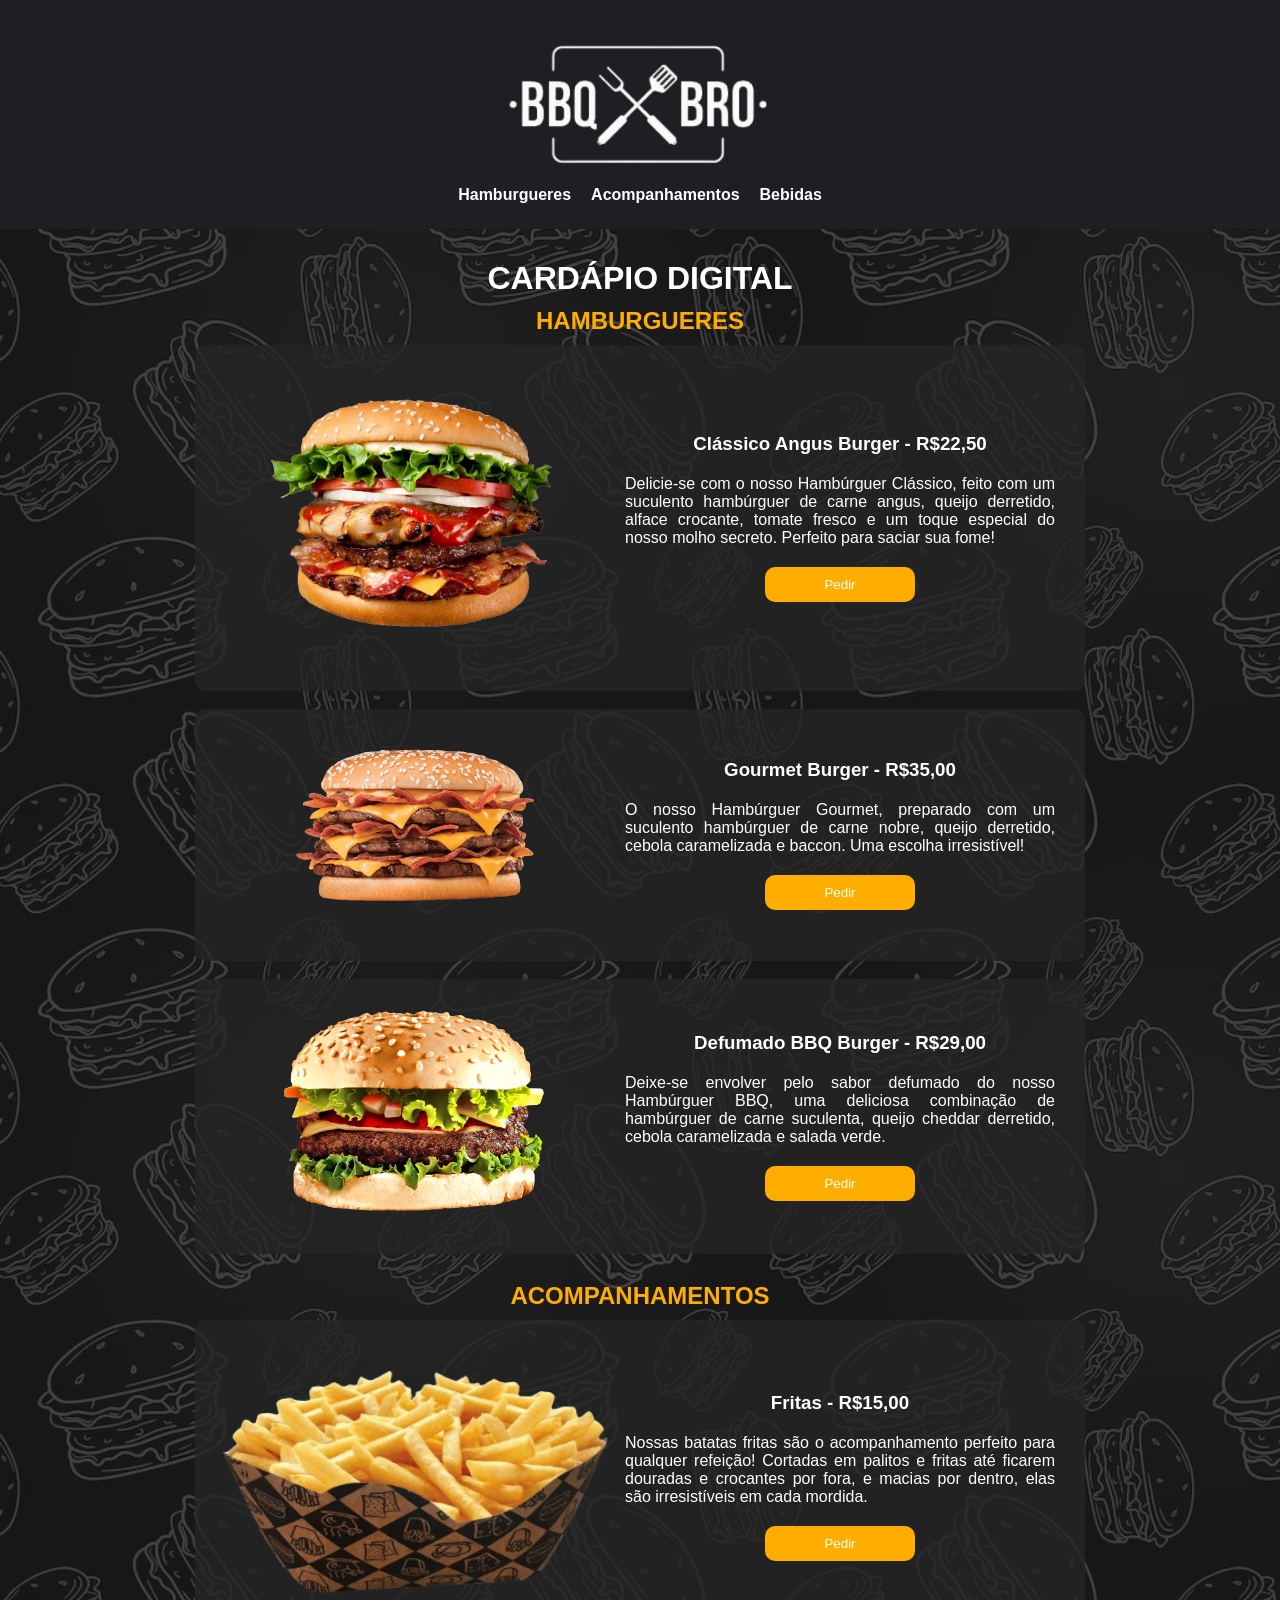
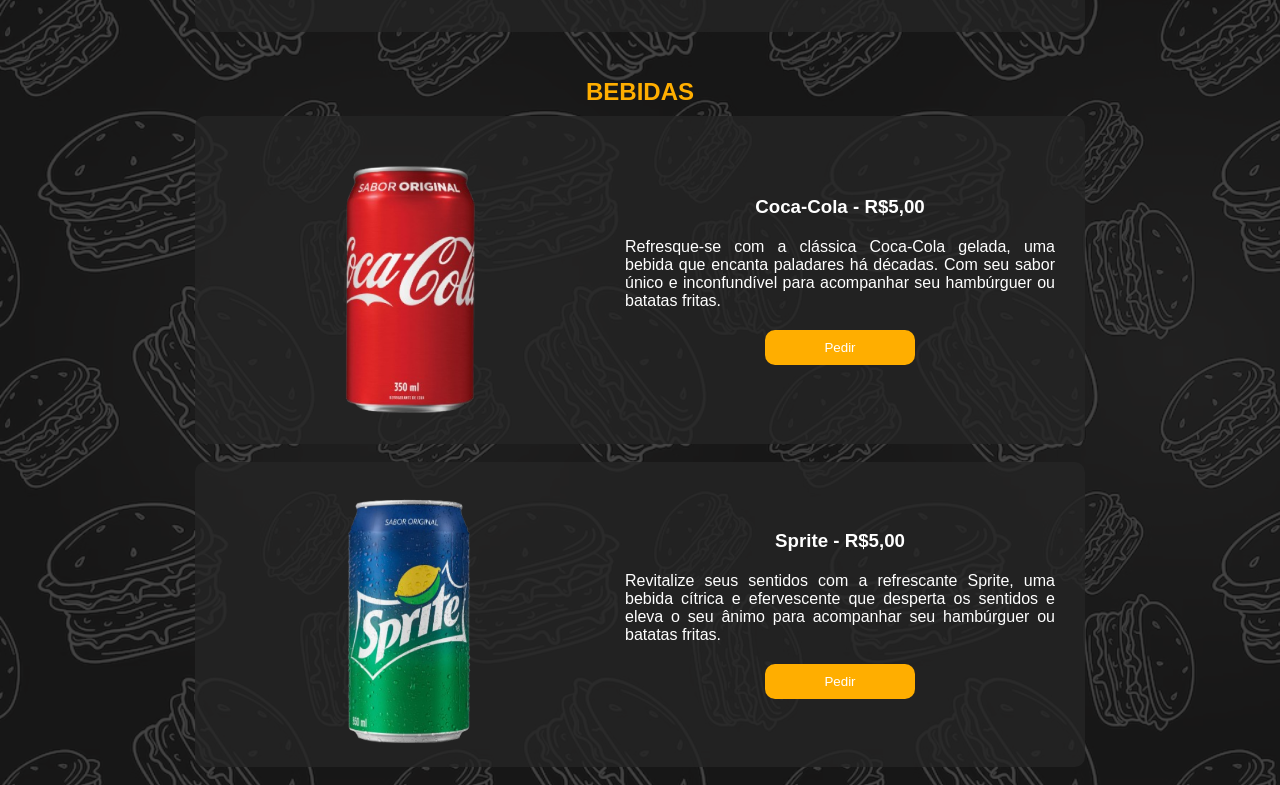
==== index.html @ 09c18578 "altera o header para fixo e ajusta conteudo principal com uma div semântica" ====
<!DOCTYPE html>
<html lang="pt-br">

<head>
    <meta charset="UTF-8">
    <meta http-equiv="X-UA-Compatible" content="IE=edge">
    <meta name="viewport" content="width=device-width, initial-scale=1.0">
    <link rel="stylesheet" href="style.css">

    <title>RS-Burger</title>
</head>

<body>

    <header>
        <img class="logo" src="imagens/logo.png" alt="Logo">
        <nav>
            <ul>
                <li><a href="#burguer">Hamburgueres</a></li>
                <li><a href="#acompanhamentos">Acompanhamentos</a></li>
                <li><a href="#bebidas">Bebidas</a></li>
            </ul>
        </nav>
    </header>

    <main>
    <h1>CARDÁPIO DIGITAL</h1>
    <h2 id="burguer">HAMBURGUERES</h2>

    <div class="boxProduto">
        <div class="boxImg">  
            <img src="imagens/burger01.png">   
        </div>
        <div class="boxTexto">
            <h3>Clássico Angus Burger - R$22,50</h3>
            <p>
                Delicie-se com o nosso Hambúrguer Clássico, feito com um suculento hambúrguer de carne angus, queijo derretido, alface crocante, tomate fresco e um toque especial do nosso molho secreto. Perfeito para saciar sua fome!
            </p>
            <button class="btn">Pedir</button>
        </div>
    </div>
    <br>
    <div class="boxProduto">
        <div class="boxImg">  
            <img src="imagens/burger02.png">   
        </div>
        <div class="boxTexto">
            <h3>Gourmet Burger - R$35,00</h3>
            <p>
                O nosso Hambúrguer Gourmet, preparado com um suculento hambúrguer de carne nobre, queijo derretido, cebola caramelizada e baccon. Uma escolha irresistível!
            </p>
            <button class="btn">Pedir</button>
        </div>
    </div>
    <br>
    <div class="boxProduto">
        <div class="boxImg">  
            <img src="imagens/burger03.png">   
        </div>
        <div class="boxTexto">
            <h3>Defumado BBQ Burger - R$29,00</h3>
            <p>
                Deixe-se envolver pelo sabor defumado do nosso Hambúrguer BBQ, uma deliciosa combinação de hambúrguer de carne suculenta, queijo cheddar derretido, cebola caramelizada e salada verde.
            </p>
            <button class="btn">Pedir</button>
        </div>
    </div>
    <br>
 
    <h2 id="acompanhamentos">ACOMPANHAMENTOS  </h2>
    <div class="boxProduto">
        <div class="boxImg">  
            <img src="imagens/acomp01.png">   
        </div>
        <div class="boxTexto">
            <h3> Fritas - R$15,00</h3>
            <p>
                Nossas batatas fritas são o acompanhamento perfeito para qualquer refeição! Cortadas em palitos e fritas até ficarem douradas e crocantes por fora, e macias por dentro, elas são irresistíveis em cada mordida. 
            </p>
            <button class="btn">Pedir</button>
        </div>
    </div>
    <br>
    <br>
    <h2 id="bebidas">BEBIDAS</h2>
    <div class="boxProduto">
        <div class="boxImg boxBebida">  
            <img src="imagens/bebida01.png">   
        </div>
        <div class="boxTexto boxBebida">
            <h3>Coca-Cola - R$5,00</h3>
            <p>
                Refresque-se com a clássica Coca-Cola gelada, uma bebida que encanta paladares há décadas. Com seu sabor único e inconfundível para acompanhar seu hambúrguer ou batatas fritas.
            </p>
            <button class="btn">Pedir</button>
        </div>
    </div>
    <br>
    <div class="boxProduto">
        <div class="boxImg">  
            <img src="imagens/bebida02.png">   
        </div>
        <div class="boxTexto">
            <h3>Sprite - R$5,00</h3>
            <p>
                Revitalize seus sentidos com a refrescante Sprite, uma bebida cítrica e efervescente que desperta os sentidos e eleva o seu ânimo para acompanhar seu hambúrguer ou batatas fritas. 
            </p>
            <button class="btn">Pedir</button>
        </div>
    </div>
    <br>

    </main>
  
</body>

</html>
---- style.css ----
/*@import url('https://fonts.googleapis.com/css2?family=Orbitron:wght@400..900&display=swap');*/

*{
    padding: 0;
    margin:0;
    box-sizing: border-box;
    font-family: sans-serif;
}

:root{
    --nome-variavel: 'valor';
    --corBox:rgba(37, 37, 37, 0.8);
    --corBarraNavegacao:rgb(30, 31, 34);
    --subTituloEbotoes: rgb(255, 174, 0);
    --texto: white;    
}

body{
    background-image: url('imagens/bg.png');
    text-align: center;
    color: var(--texto);
    display: flex;
    flex-direction: column;
    align-items: center;
}

header{
    position: fixed;           
    background-color: var(--corBarraNavegacao);
    text-align: center;
    padding: 25px;
    display: flex;
    flex-direction: column;
    align-items: center;
    justify-content: center;
    width: 100%;
    
}

main{
    position: relative;
    top: 250px;
    z-index: -1;
}

nav ul{
    display: flex;  
}

nav ul li{
    list-style: none;
    margin: 0 10px;
}

a{
    text-decoration: none;
    color: var(--texto);
    font-weight: bolder;
    
}

.boxProduto{
    max-width: 890px;
    background-color: var(--corBox);
    border-radius: 10px;
    display: flex;
    flex-wrap: wrap;
    align-items: center;
    justify-content: space-evenly;
    padding: 20px;
}

.boxImg img{
    width: 400px;
}

.boxTexto{
    display: flex;
    flex-direction: column;
    align-items: center;
    justify-content: center;
    max-width: 450px;
}

h1, h2, h3, p, button{
    margin: 10px;
}

h2{
    color: var(--subTituloEbotoes);
}

.btn{
    width: 150px;
    padding: 10px;
    background-color: var(--subTituloEbotoes);
    border: none;
    border-radius: 10px;
    color: var(--texto);
}

p{
    text-align: justify;
}
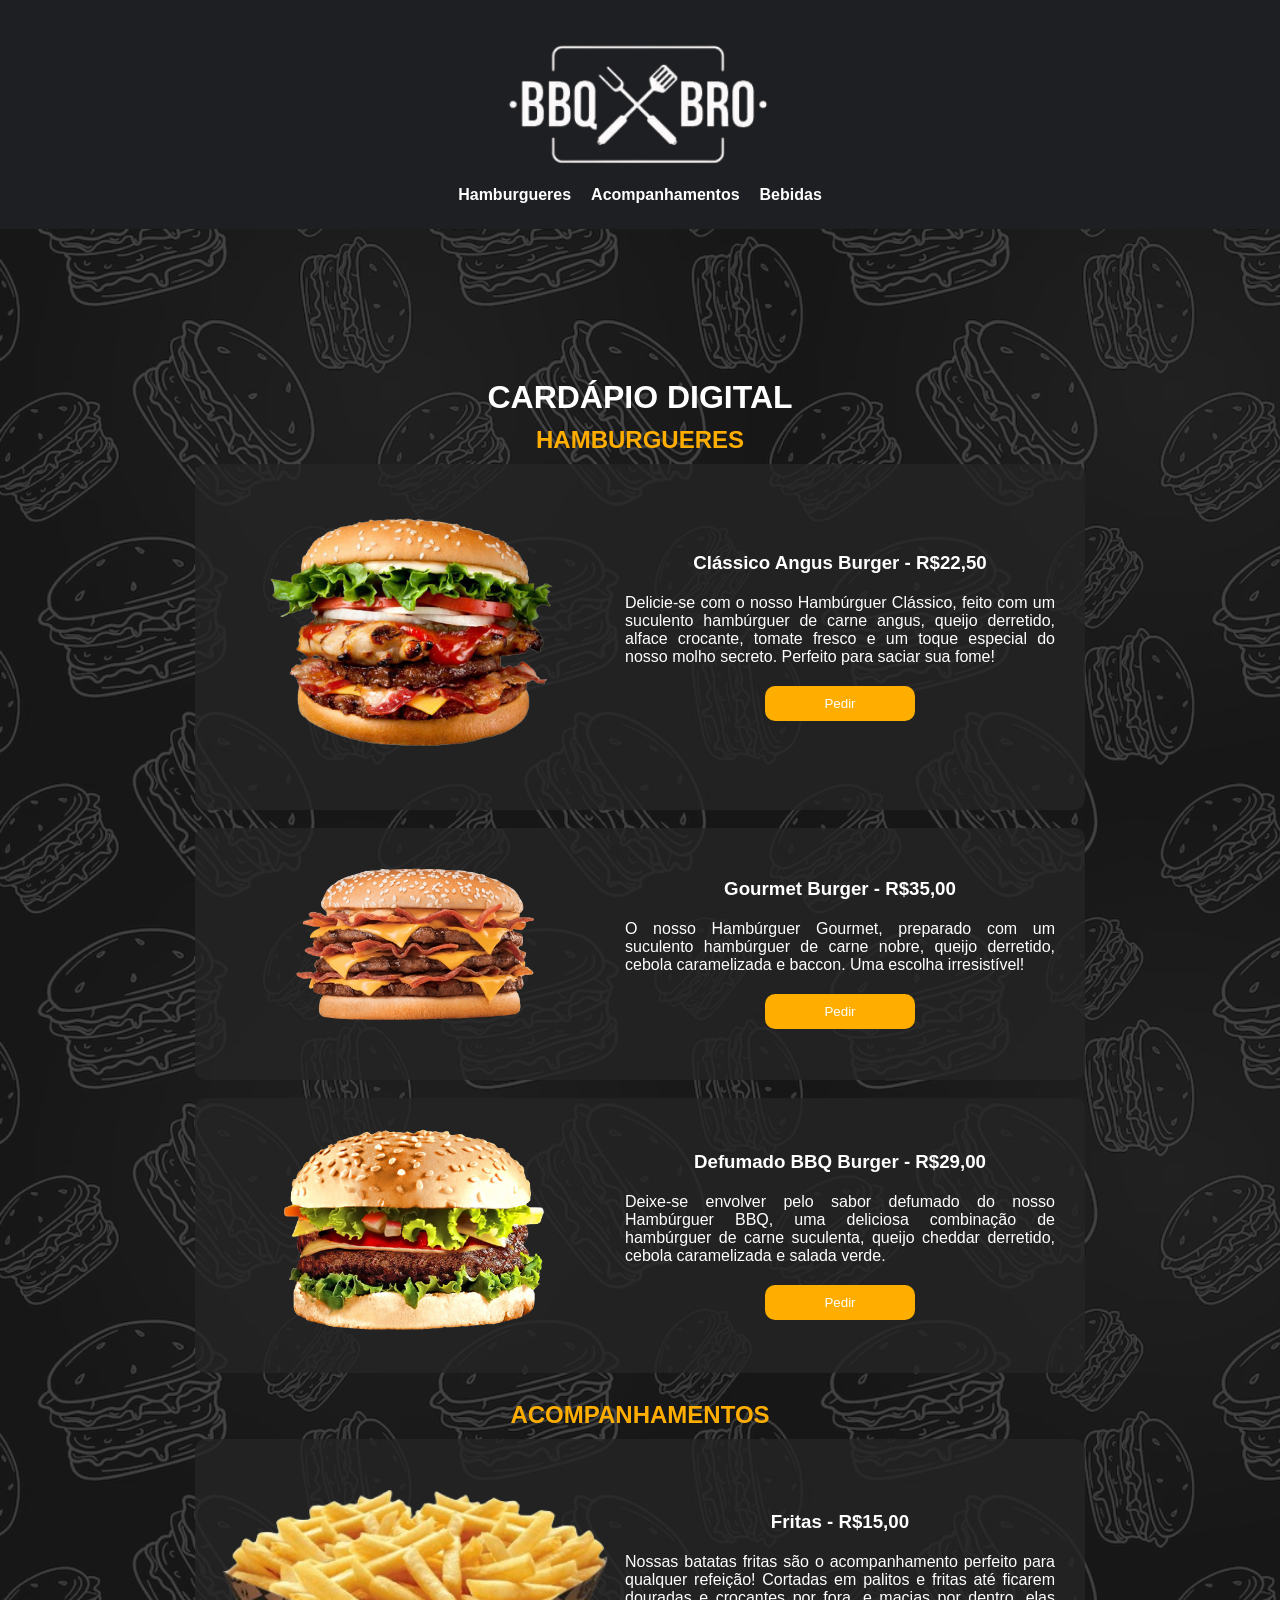
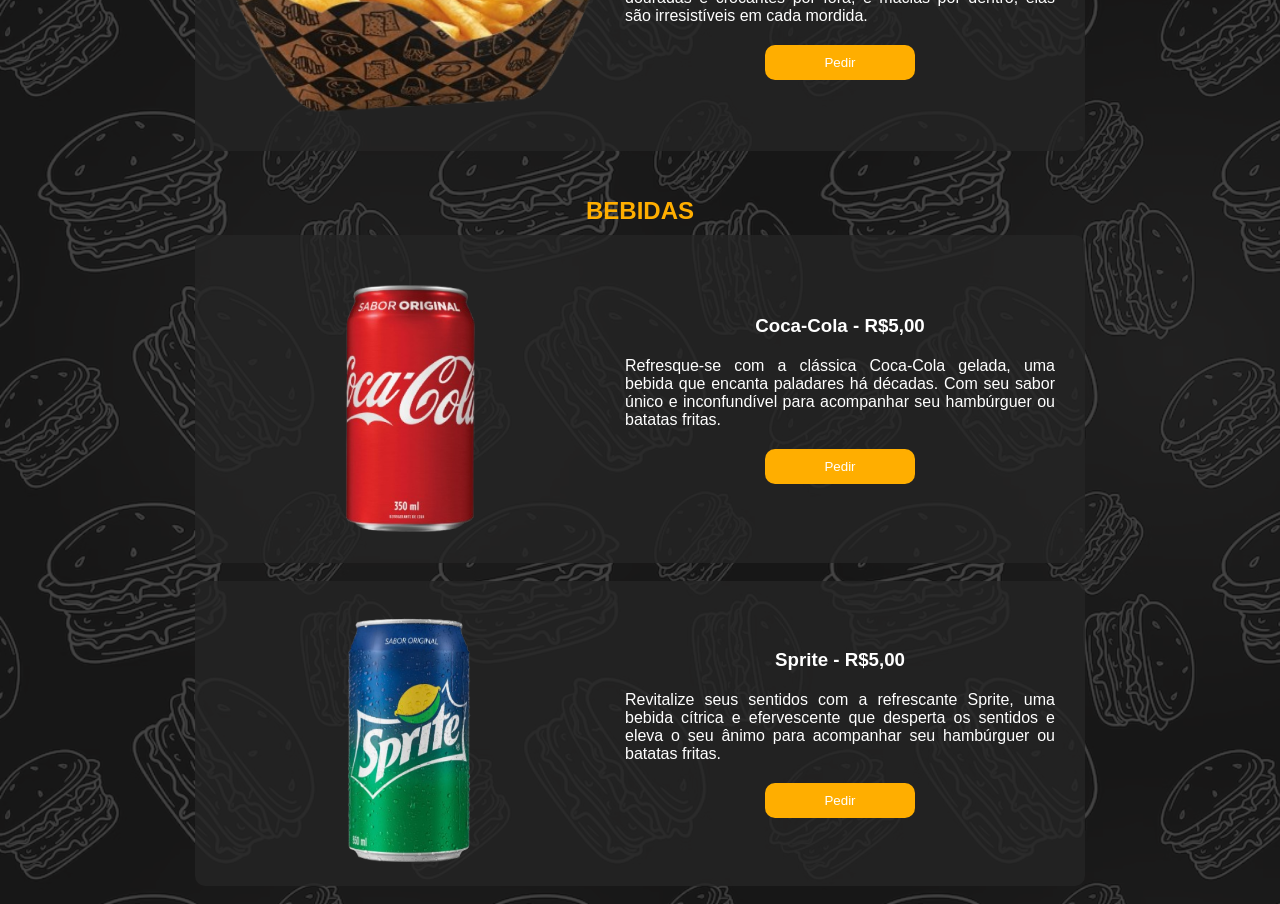
==== commit f55de51b: "adiciona a div corousel do bootstrap, cru" ====
--- a/index.html
+++ b/index.html
@@ -6,7 +6,7 @@
     <meta http-equiv="X-UA-Compatible" content="IE=edge">
     <meta name="viewport" content="width=device-width, initial-scale=1.0">
     <link rel="stylesheet" href="style.css">
-
+    <link href="https://cdn.jsdelivr.net/npm/bootstrap@6.0.0-alpha.1/dist/css/bootstrap.min.css" rel="stylesheet" integrity="sha384-B/GM4XqrwHnWXNOWMbloTmrYXZg10cakYGmpfsR/bbzQ6JAJI4ihuyADKLnBgrCe" crossorigin="anonymous">
     <title>RS-Burger</title>
 </head>
 
@@ -22,6 +22,43 @@
             </ul>
         </nav>
     </header>
+
+    <div>
+        <div id="carouselExampleAutoplaying" class="carousel slide" data-bs-autoplay="true">
+  <div class="carousel-inner">
+    <div class="carousel-item active">
+      <img src="..." class="d-block w-100 rounded-5" alt="...">
+    </div>
+    <div class="carousel-item">
+      <img src="..." class="d-block w-100 rounded-5" alt="...">
+    </div>
+    <div class="carousel-item">
+      <img src="..." class="d-block w-100 rounded-5" alt="...">
+    </div>
+  </div>
+  <div class="d-flex justify-content-between align-items-center">
+    <div class="carousel-indicators">
+      <button type="button" data-bs-target="#carouselExampleAutoplaying" data-bs-slide-to="0" class="active" aria-current="true" aria-label="Slide 1"></button>
+      <button type="button" data-bs-target="#carouselExampleAutoplaying" data-bs-slide-to="1" aria-label="Slide 2"></button>
+      <button type="button" data-bs-target="#carouselExampleAutoplaying" data-bs-slide-to="2" aria-label="Slide 3"></button>
+    </div>
+    <div>
+      <button class="btn-icon btn-sm carousel-control-play-pause" type="button" data-bs-target="#carouselExampleAutoplaying" aria-label="Pause" data-bs-pause-label="Pause" data-bs-play-label="Play">
+        <span class="carousel-icon-pause" aria-hidden="true"></span>
+        <span class="carousel-icon-play" aria-hidden="true"></span>
+      </button>
+      <button class="btn-icon btn-sm" type="button" data-bs-target="#carouselExampleAutoplaying" data-bs-slide="prev">
+        <span class="carousel-icon-prev" aria-hidden="true"></span>
+        <span class="visually-hidden">Previous</span>
+      </button>
+      <button class="btn-icon btn-sm" type="button" data-bs-target="#carouselExampleAutoplaying" data-bs-slide="next">
+        <span class="carousel-icon-next" aria-hidden="true"></span>
+        <span class="visually-hidden">Next</span>
+      </button>
+    </div>
+  </div>
+</div>
+    </div>
 
     <main>
     <h1>CARDÁPIO DIGITAL</h1>
@@ -111,7 +148,7 @@
     <br>
 
     </main>
-  
+<script type="module" src="https://cdn.jsdelivr.net/npm/bootstrap@6.0.0-alpha.1/dist/js/bootstrap.bundle.min.js" integrity="sha384-1a/pXj49ZQ1aHEmrJ+gMw1otqoVsYwlEnlD8mIfY2TV03r20Y0CN7uqx1tQogjPL" crossorigin="anonymous"></script>
 </body>
 
 </html>
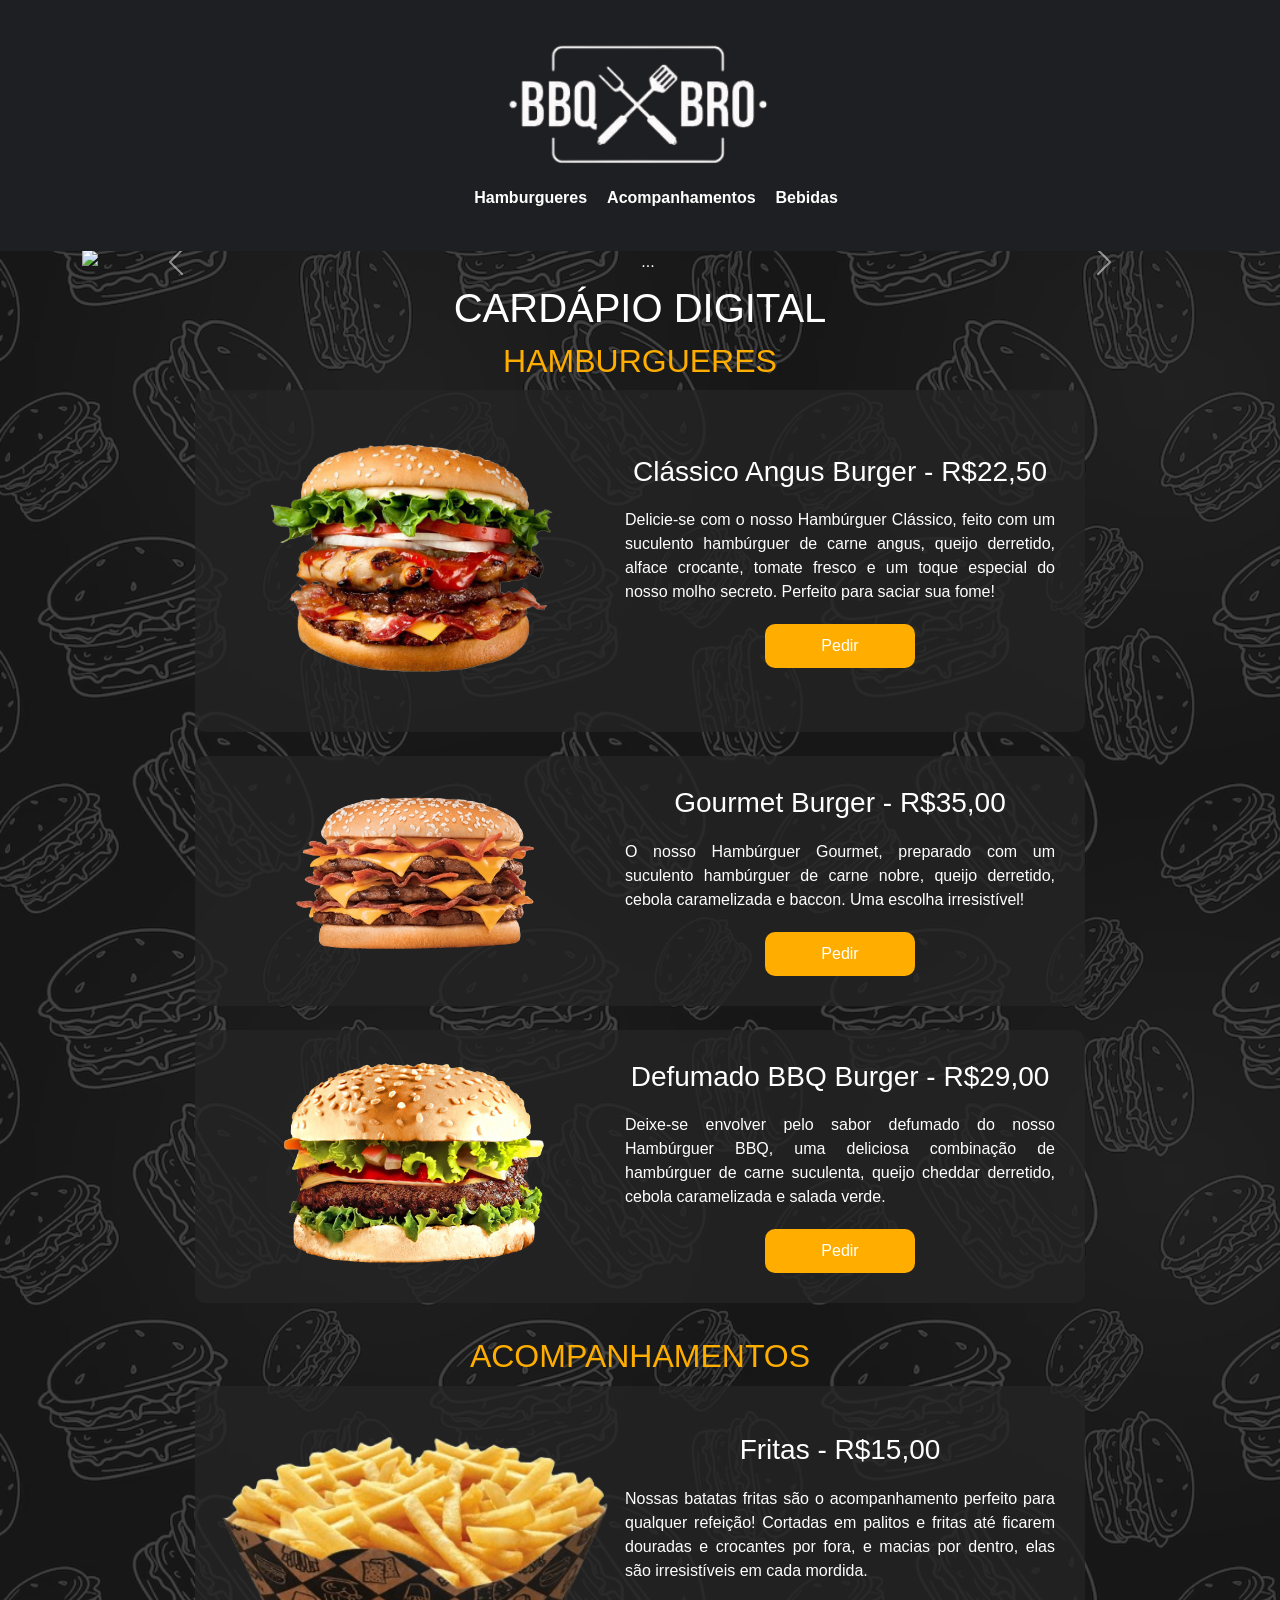
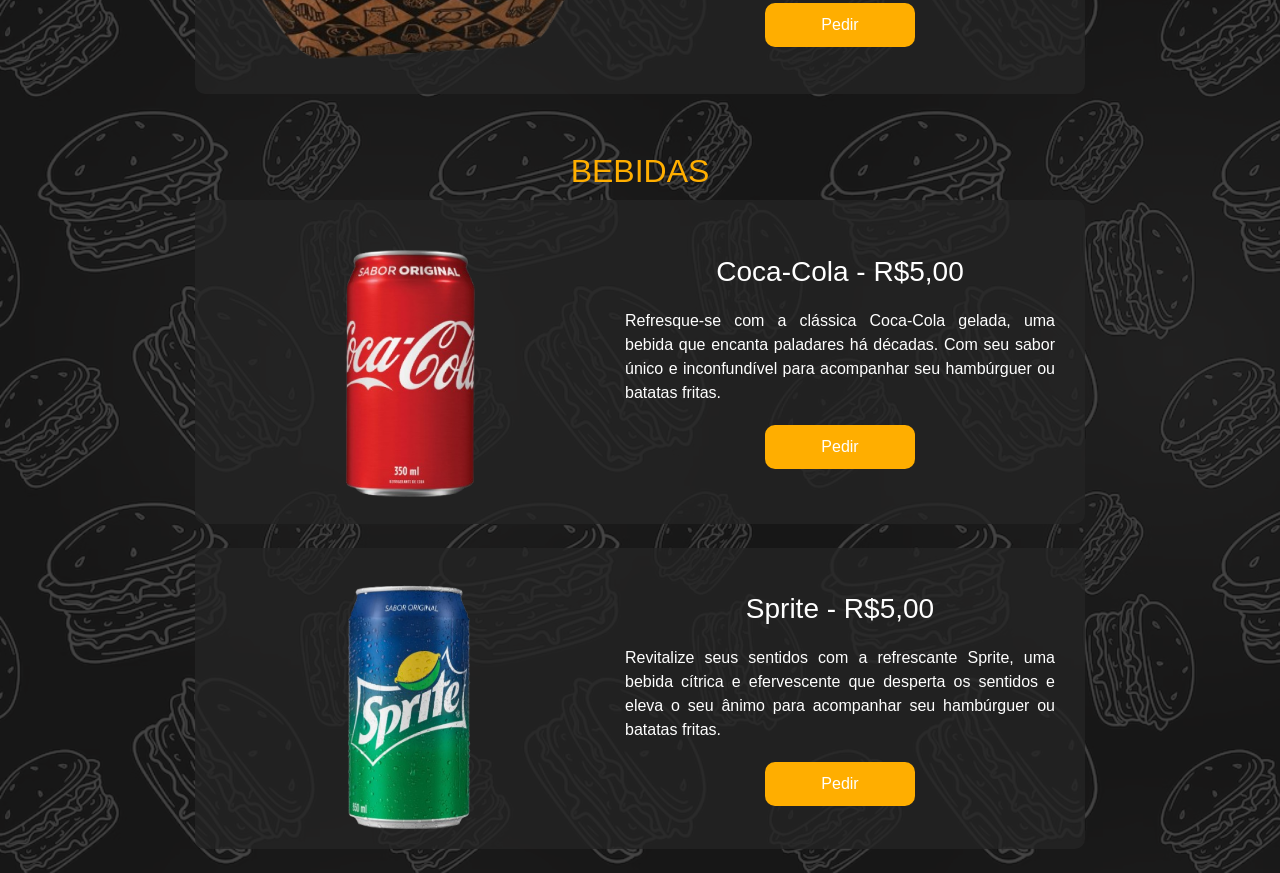
==== commit 87a8f3d8: "inclusão do carrossel" ====
--- a/index.html
+++ b/index.html
@@ -5,8 +5,8 @@
     <meta charset="UTF-8">
     <meta http-equiv="X-UA-Compatible" content="IE=edge">
     <meta name="viewport" content="width=device-width, initial-scale=1.0">
+    <link href="https://cdn.jsdelivr.net/npm/bootstrap@5.3.3/dist/css/bootstrap.min.css" rel="stylesheet">
     <link rel="stylesheet" href="style.css">
-    <link href="https://cdn.jsdelivr.net/npm/bootstrap@6.0.0-alpha.1/dist/css/bootstrap.min.css" rel="stylesheet" integrity="sha384-B/GM4XqrwHnWXNOWMbloTmrYXZg10cakYGmpfsR/bbzQ6JAJI4ihuyADKLnBgrCe" crossorigin="anonymous">
     <title>RS-Burger</title>
 </head>
 
@@ -22,45 +22,47 @@
             </ul>
         </nav>
     </header>
-
-    <div>
-        <div id="carouselExampleAutoplaying" class="carousel slide" data-bs-autoplay="true">
+    <!-- https://placehold.co/600x400?text=Hello\nWorld -->
+    <div class="container relativa">
+        <div id="carouselExampleIndicators" class="carousel slide">
+  <div class="carousel-indicators">
+    <button type="button" data-bs-target="#carouselExampleIndicators" data-bs-slide-to="0" class="active" aria-current="true" aria-label="Slide 1"></button>
+    <button type="button" data-bs-target="#carouselExampleIndicators" data-bs-slide-to="1" aria-label="Slide 2"></button>
+    <button type="button" data-bs-target="#carouselExampleIndicators" data-bs-slide-to="2" aria-label="Slide 3"></button>
+    <button type="button" data-bs-target="#carouselExampleIndicators" data-bs-slide-to="3" aria-label="Slide 4"></button>
+    <button type="button" data-bs-target="#carouselExampleIndicators" data-bs-slide-to="4" aria-label="Slide 5"></button>
+  </div>
   <div class="carousel-inner">
     <div class="carousel-item active">
-      <img src="..." class="d-block w-100 rounded-5" alt="...">
+      <img src="https://placehold.co/600x400/red/ffffff?text=Hello World" class="d-block w-100" alt="...">
     </div>
     <div class="carousel-item">
-      <img src="..." class="d-block w-100 rounded-5" alt="...">
+      <img src="https://placehold.co/600x400/blue/ffffff?text=Hello World" class="d-block w-100" alt="...">
     </div>
     <div class="carousel-item">
-      <img src="..." class="d-block w-100 rounded-5" alt="...">
+      <img src="https://placehold.co/600x400/yellow/ffffff?text=Hello World" class="d-block w-100" alt="...">
+    </div>
+    <div class="carousel-item">
+      <img src="https://placehold.co/600x400/black/ffffff?text=Hello World" class="d-block w-100" alt="...">
+    </div>
+    <div class="carousel-item">
+      <img src="https://placehold.co/600x400/green/ffffff?text=Hello World" class="d-block w-100" alt="...">
     </div>
   </div>
-  <div class="d-flex justify-content-between align-items-center">
-    <div class="carousel-indicators">
-      <button type="button" data-bs-target="#carouselExampleAutoplaying" data-bs-slide-to="0" class="active" aria-current="true" aria-label="Slide 1"></button>
-      <button type="button" data-bs-target="#carouselExampleAutoplaying" data-bs-slide-to="1" aria-label="Slide 2"></button>
-      <button type="button" data-bs-target="#carouselExampleAutoplaying" data-bs-slide-to="2" aria-label="Slide 3"></button>
-    </div>
-    <div>
-      <button class="btn-icon btn-sm carousel-control-play-pause" type="button" data-bs-target="#carouselExampleAutoplaying" aria-label="Pause" data-bs-pause-label="Pause" data-bs-play-label="Play">
-        <span class="carousel-icon-pause" aria-hidden="true"></span>
-        <span class="carousel-icon-play" aria-hidden="true"></span>
-      </button>
-      <button class="btn-icon btn-sm" type="button" data-bs-target="#carouselExampleAutoplaying" data-bs-slide="prev">
-        <span class="carousel-icon-prev" aria-hidden="true"></span>
-        <span class="visually-hidden">Previous</span>
-      </button>
-      <button class="btn-icon btn-sm" type="button" data-bs-target="#carouselExampleAutoplaying" data-bs-slide="next">
-        <span class="carousel-icon-next" aria-hidden="true"></span>
-        <span class="visually-hidden">Next</span>
-      </button>
-    </div>
-  </div>
+
+  <button class="carousel-control-prev" type="button" data-bs-target="#carouselExampleIndicators" data-bs-slide="prev">
+    <span class="carousel-control-prev-icon" aria-hidden="true"></span>
+    <span class="visually-hidden">Previous</span>
+  </button>
+  <button class="carousel-control-next" type="button" data-bs-target="#carouselExampleIndicators" data-bs-slide="next">
+    <span class="carousel-control-next-icon" aria-hidden="true"></span>
+    <span class="visually-hidden">Next</span>
+  </button>
+
 </div>
     </div>
 
-    <main>
+    <main class="relativa">
     <h1>CARDÁPIO DIGITAL</h1>
     <h2 id="burguer">HAMBURGUERES</h2>
 
@@ -148,7 +150,7 @@
     <br>
 
     </main>
-<script type="module" src="https://cdn.jsdelivr.net/npm/bootstrap@6.0.0-alpha.1/dist/js/bootstrap.bundle.min.js" integrity="sha384-1a/pXj49ZQ1aHEmrJ+gMw1otqoVsYwlEnlD8mIfY2TV03r20Y0CN7uqx1tQogjPL" crossorigin="anonymous"></script>
+<script src="https://cdn.jsdelivr.net/npm/bootstrap@5.3.3/dist/js/bootstrap.bundle.min.js"></script>
 </body>
 
 </html>
--- a/style.css
+++ b/style.css
@@ -37,7 +37,7 @@
     
 }
 
-main{
+.relativa{
     position: relative;
     top: 250px;
     z-index: -1;
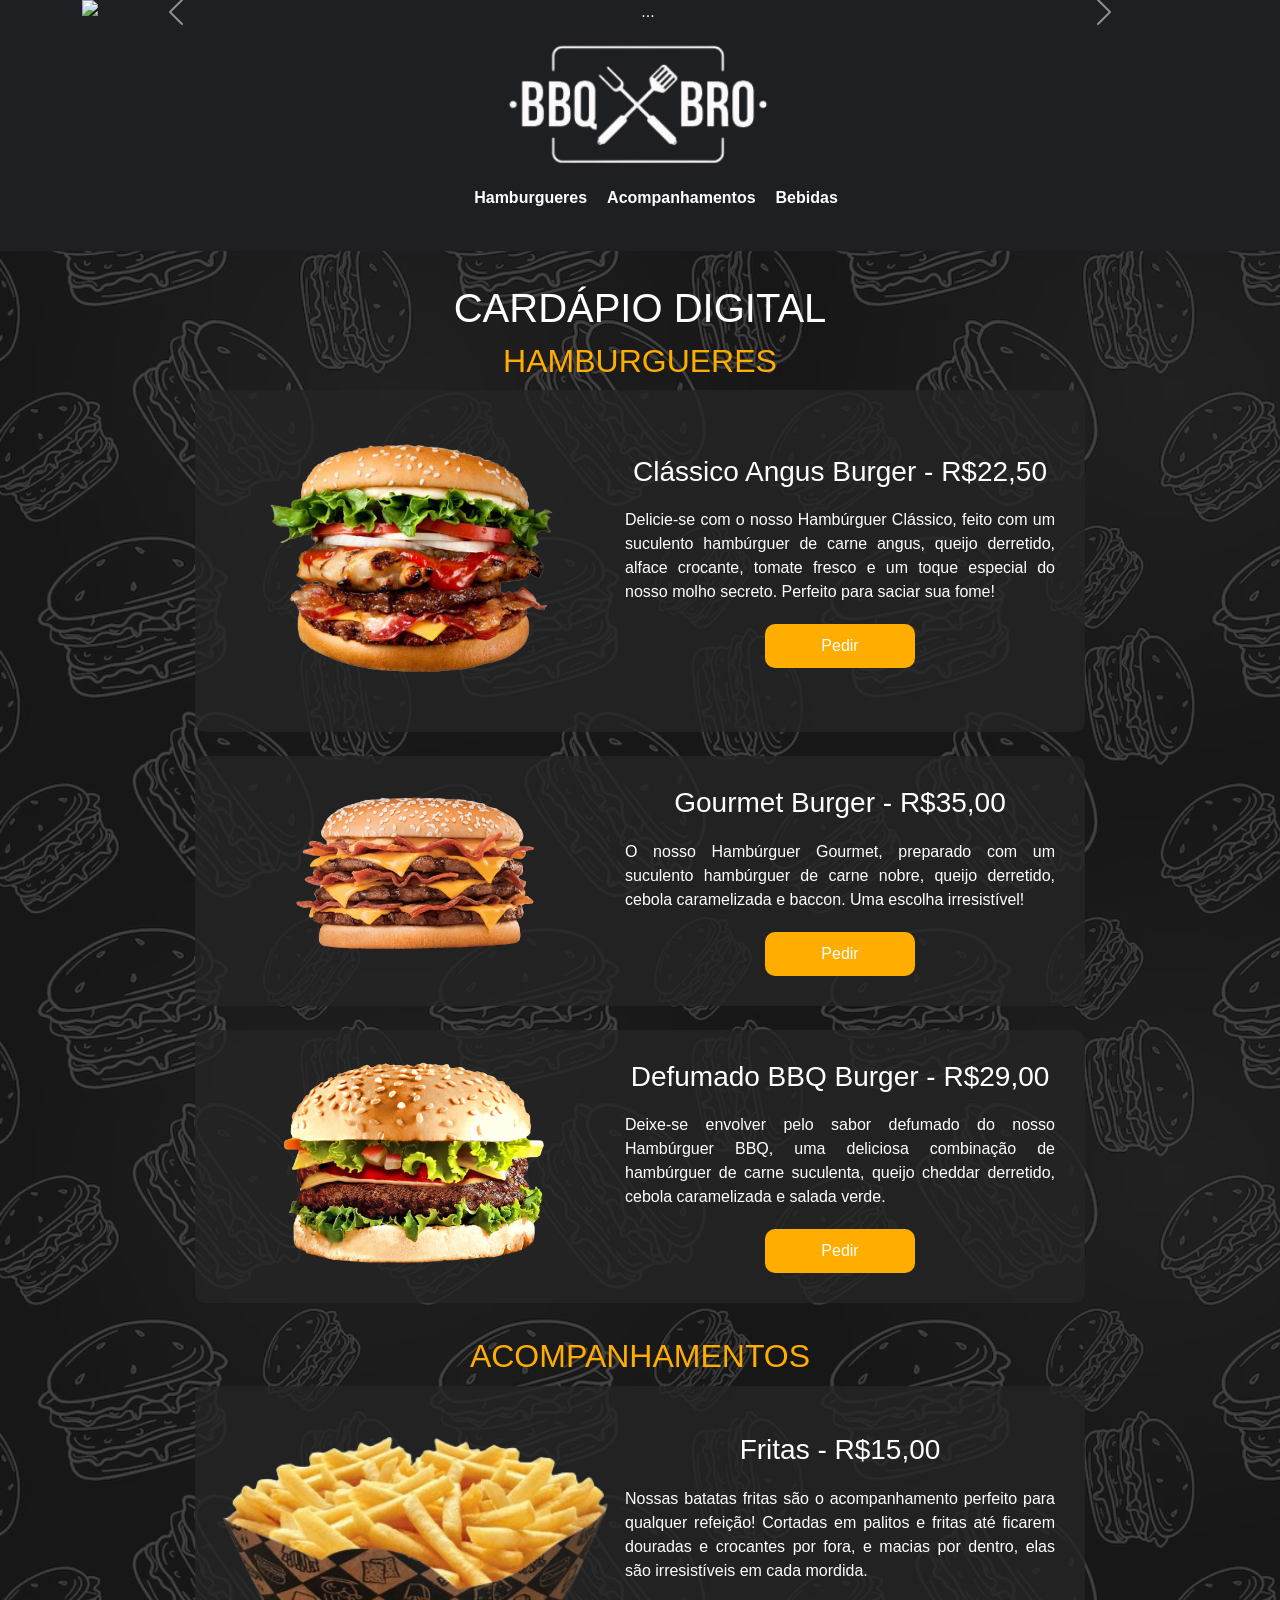
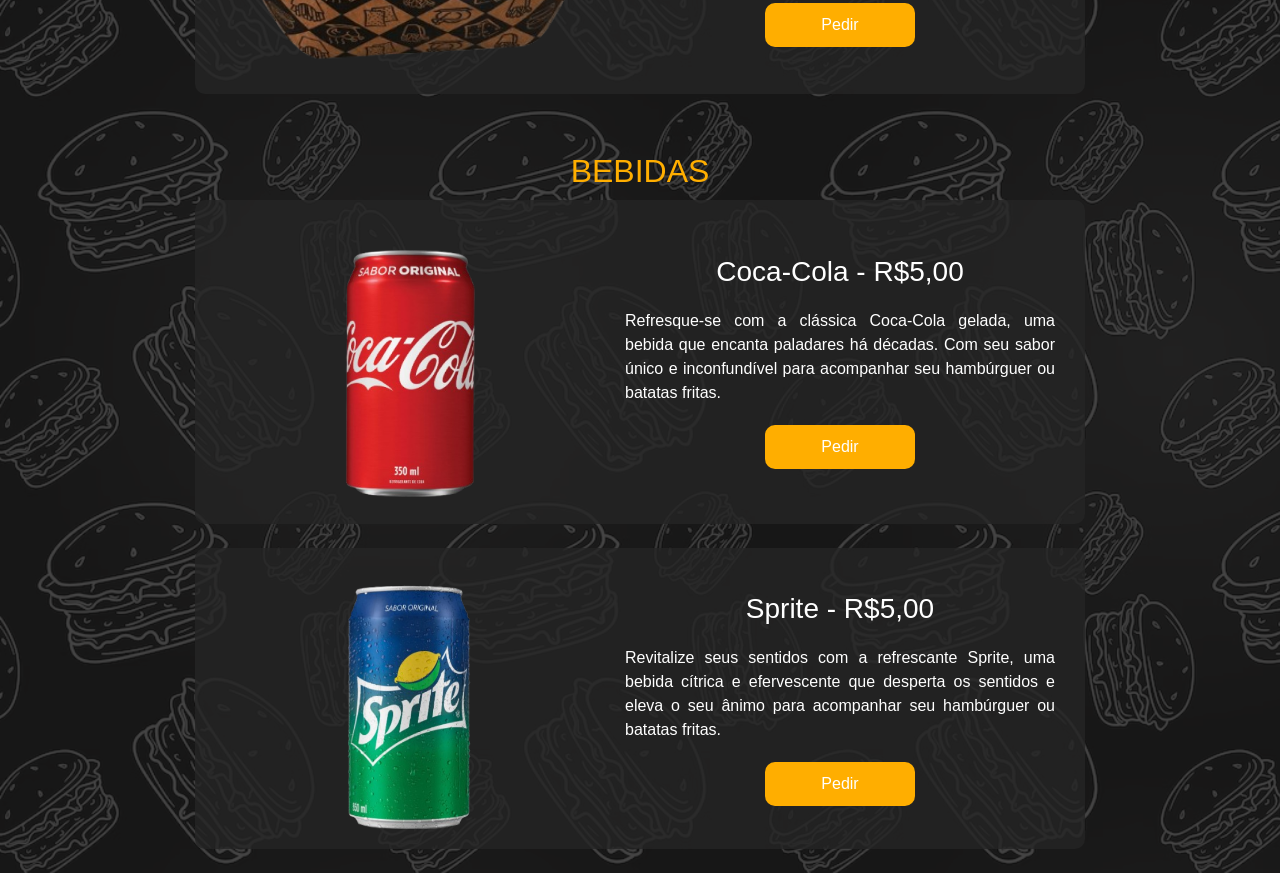
==== commit 15cfabd5: "feat: adiciona carrossel de promoçoes com imagens e controles" ====
--- a/index.html
+++ b/index.html
@@ -23,14 +23,14 @@
         </nav>
     </header>
     <!-- https://placehold.co/600x400?text=Hello\nWorld -->
-    <div class="container relativa">
+    <div class="container position-relative">
         <div id="carouselExampleIndicators" class="carousel slide">
   <div class="carousel-indicators">
-    <button type="button" data-bs-target="#carouselExampleIndicators" data-bs-slide-to="0" class="active" aria-current="true" aria-label="Slide 1"></button>
-    <button type="button" data-bs-target="#carouselExampleIndicators" data-bs-slide-to="1" aria-label="Slide 2"></button>
-    <button type="button" data-bs-target="#carouselExampleIndicators" data-bs-slide-to="2" aria-label="Slide 3"></button>
-    <button type="button" data-bs-target="#carouselExampleIndicators" data-bs-slide-to="3" aria-label="Slide 4"></button>
-    <button type="button" data-bs-target="#carouselExampleIndicators" data-bs-slide-to="4" aria-label="Slide 5"></button>
+    <button type="button" data-bs-target="#carouselExampleIndicators" data-bs-slide-to="0" class="active p-2 rounded-circle" style="width: 5px; height: 5px;" aria-current="true" aria-label="Slide 1"></button>
+    <button type="button" data-bs-target="#carouselExampleIndicators" data-bs-slide-to="1" class="p-2 rounded-circle" style="width: 5px; height: 5px;" aria-label="Slide 2"></button>
+    <button type="button" data-bs-target="#carouselExampleIndicators" data-bs-slide-to="2" class="p-2 rounded-circle" style="width: 5px; height: 5px;" aria-label="Slide 3"></button>
+    <button type="button" data-bs-target="#carouselExampleIndicators" data-bs-slide-to="3" class="p-2 rounded-circle" style="width: 5px; height: 5px;" aria-label="Slide 4"></button>
+    <button type="button" data-bs-target="#carouselExampleIndicators" data-bs-slide-to="4" class="p-2 rounded-circle" style="width: 5px; height: 5px;" aria-label="Slide 5"></button>
   </div>
   <div class="carousel-inner">
     <div class="carousel-item active">
--- a/style.css
+++ b/style.css
@@ -101,4 +101,10 @@
 
 p{
     text-align: justify;
+}
+
+.redondo{
+    width: 20px;
+    height: 20px;
+    
 }
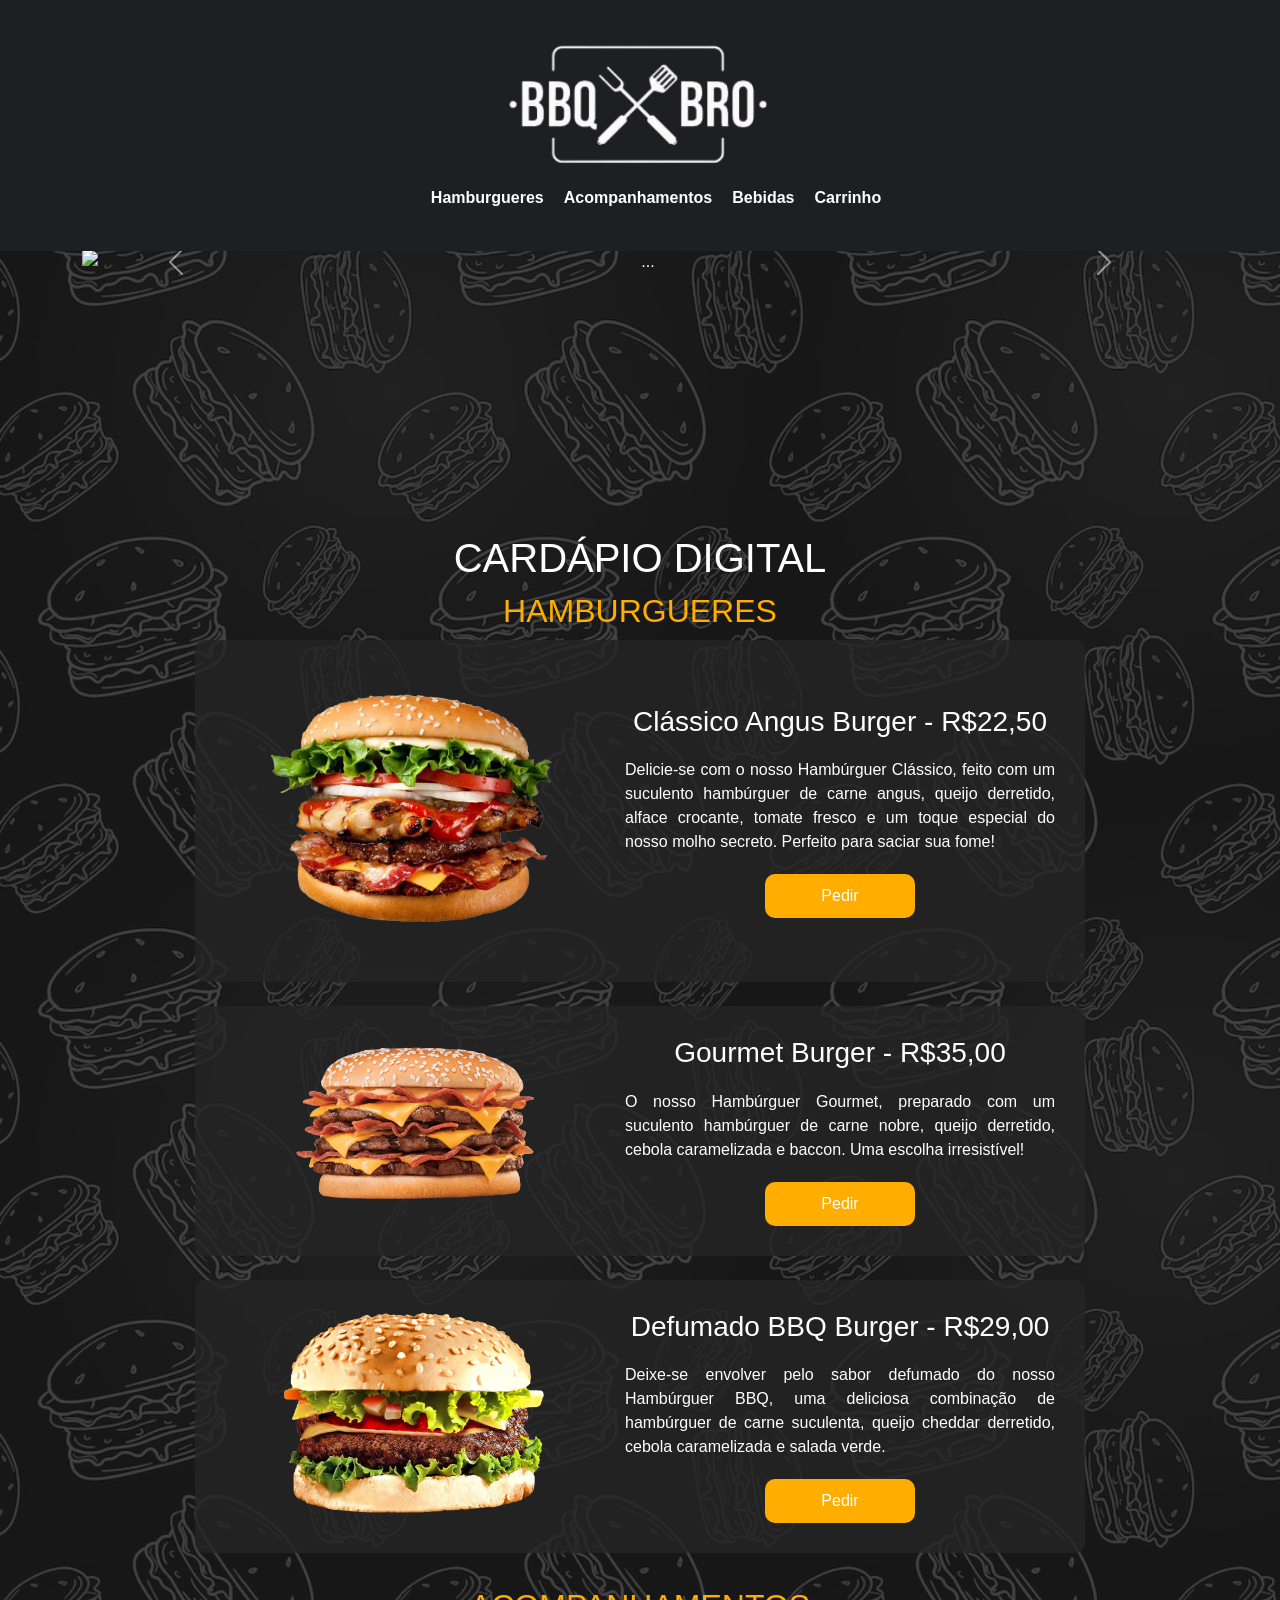
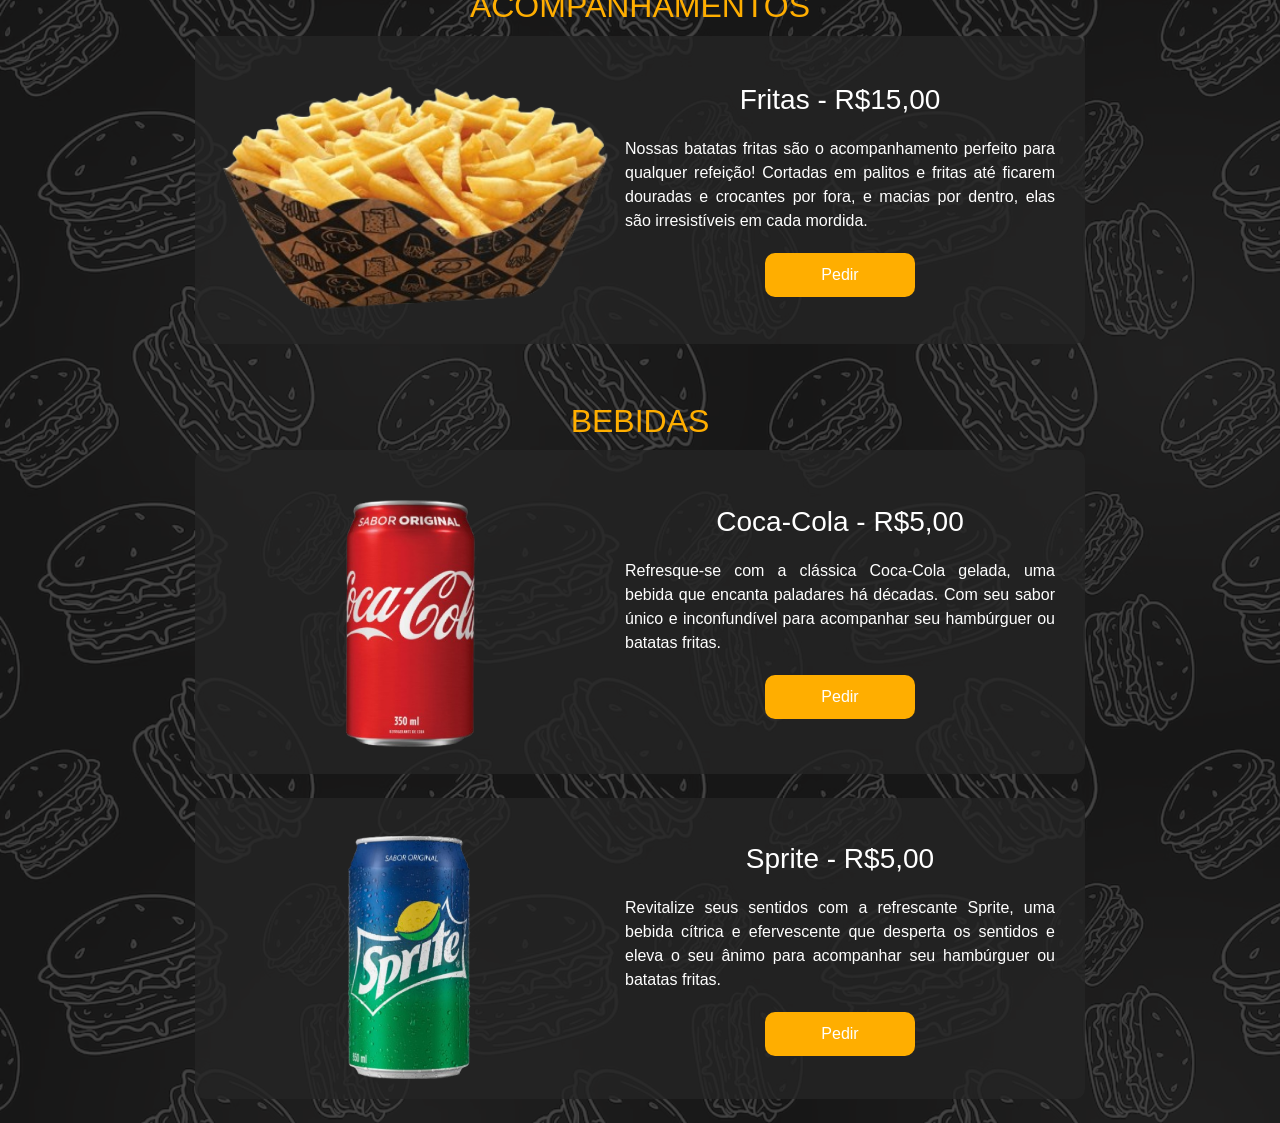
==== commit b6fcd9b2: "feat: adiciona link para a seção Carrinho no menu de navegação" ====
--- a/index.html
+++ b/index.html
@@ -19,6 +19,7 @@
                 <li><a href="#burguer">Hamburgueres</a></li>
                 <li><a href="#acompanhamentos">Acompanhamentos</a></li>
                 <li><a href="#bebidas">Bebidas</a></li>
+                <li><a href="#carrinho">Carrinho</a></li>
             </ul>
         </nav>
     </header>
--- a/style.css
+++ b/style.css
@@ -22,6 +22,11 @@
     display: flex;
     flex-direction: column;
     align-items: center;
+    padding-top: 250px;
+}
+
+main{
+    position: static;
 }
 
 header{
@@ -34,6 +39,9 @@
     align-items: center;
     justify-content: center;
     width: 100%;
+
+    z-index: 1031;
+    top: 0;
     
 }
 
@@ -106,5 +114,9 @@
 .redondo{
     width: 20px;
     height: 20px;
-    
+
+}
+
+[id]{
+    scroll-margin-top: 250px;
 }
